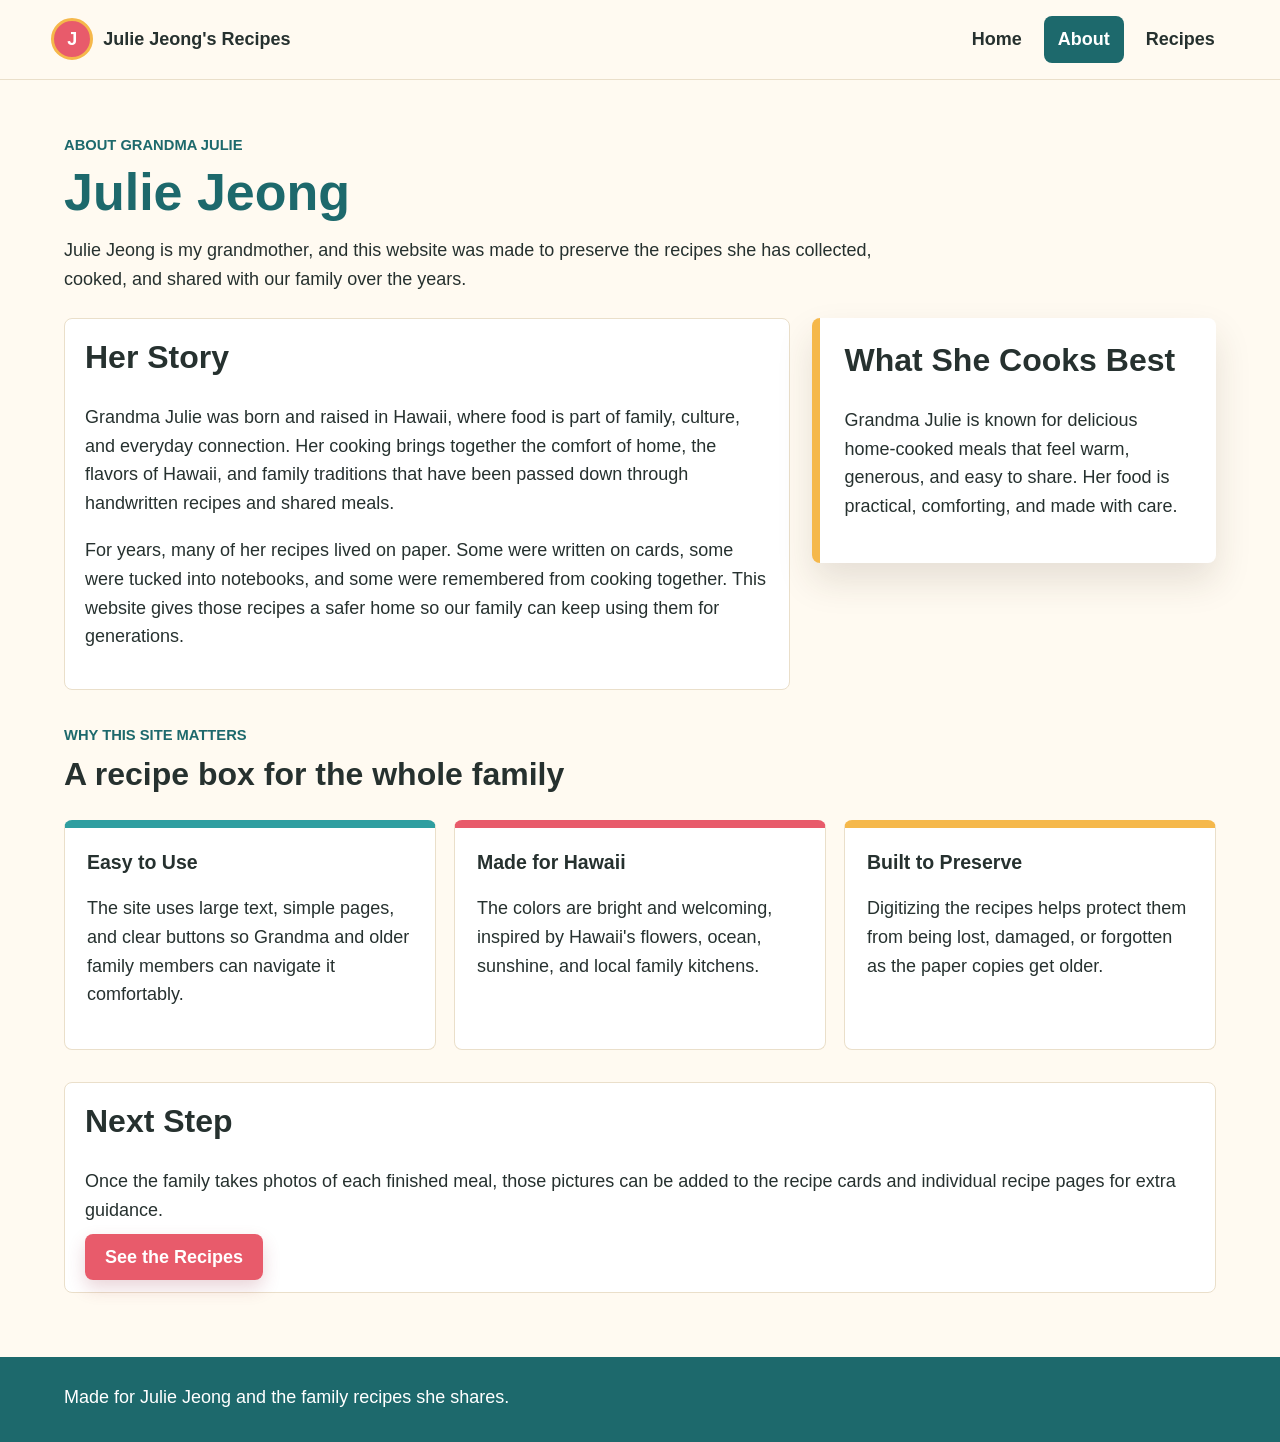
==== about.html @ 3a7f9869 "Create rough draft of website using AI to assist" ====
<!DOCTYPE html>
<html lang="en">
  <head>
    <meta charset="UTF-8" />
    <meta name="viewport" content="width=device-width, initial-scale=1.0" />
    <meta
      name="description"
      content="Learn about Julie Jeong, the grandmother behind this family recipe archive."
    />
    <title>About Julie | Julie Jeong's Recipes</title>
    <link rel="stylesheet" href="css/styles.css" />
  </head>
  <body>
    <header class="site-header">
      <a class="brand" href="index.html" aria-label="Julie Jeong's Recipe Archive home">
        <span class="brand-mark">J</span>
        <span>Julie Jeong's Recipes</span>
      </a>
      <nav aria-label="Main navigation">
        <a href="index.html">Home</a>
        <a href="about.html" aria-current="page">About</a>
        <a href="recipes.html">Recipes</a>
      </nav>
    </header>

    <main class="page-shell">
      <section class="page-title">
        <p class="eyebrow">About Grandma Julie</p>
        <h1>Julie Jeong</h1>
        <p>
          Julie Jeong is my grandmother, and this website was made to preserve the
          recipes she has collected, cooked, and shared with our family over the years.
        </p>
      </section>

      <section class="about-page-grid" aria-labelledby="story-title">
        <div class="content-panel">
          <h2 id="story-title">Her Story</h2>
          <p>
            Grandma Julie was born and raised in Hawaii, where food is part of family,
            culture, and everyday connection. Her cooking brings together the comfort
            of home, the flavors of Hawaii, and family traditions that have been passed
            down through handwritten recipes and shared meals.
          </p>
          <p>
            For years, many of her recipes lived on paper. Some were written on cards,
            some were tucked into notebooks, and some were remembered from cooking
            together. This website gives those recipes a safer home so our family can
            keep using them for generations.
          </p>
        </div>

        <aside class="about-note">
          <h2>What She Cooks Best</h2>
          <p>
            Grandma Julie is known for delicious home-cooked meals that feel warm,
            generous, and easy to share. Her food is practical, comforting, and made
            with care.
          </p>
        </aside>
      </section>

      <section class="values-section" aria-labelledby="values-title">
        <div class="section-heading">
          <p class="eyebrow">Why this site matters</p>
          <h2 id="values-title">A recipe box for the whole family</h2>
        </div>
        <div class="values-grid">
          <article>
            <h3>Easy to Use</h3>
            <p>
              The site uses large text, simple pages, and clear buttons so Grandma and
              older family members can navigate it comfortably.
            </p>
          </article>
          <article>
            <h3>Made for Hawaii</h3>
            <p>
              The colors are bright and welcoming, inspired by Hawaii's flowers,
              ocean, sunshine, and local family kitchens.
            </p>
          </article>
          <article>
            <h3>Built to Preserve</h3>
            <p>
              Digitizing the recipes helps protect them from being lost, damaged, or
              forgotten as the paper copies get older.
            </p>
          </article>
        </div>
      </section>

      <section class="content-panel next-step-panel">
        <h2>Next Step</h2>
        <p>
          Once the family takes photos of each finished meal, those pictures can be
          added to the recipe cards and individual recipe pages for extra guidance.
        </p>
        <a class="button primary" href="recipes.html">See the Recipes</a>
      </section>
    </main>

    <footer>
      <p>Made for Julie Jeong and the family recipes she shares.</p>
    </footer>
  </body>
</html>
---- css/styles.css ----
:root {
  color-scheme: light;
  --ink: #26312f;
  --muted: #5b6863;
  --paper: #fffaf1;
  --surface: #ffffff;
  --aqua: #2f9ea0;
  --aqua-dark: #1d696c;
  --hibiscus: #e85b6b;
  --mango: #f5b84b;
  --leaf: #5c9b68;
  --plumeria: #fff0b8;
  --line: #eadfca;
  --shadow: 0 18px 36px rgba(58, 47, 32, 0.13);
  --radius: 8px;
}

* {
  box-sizing: border-box;
}

html {
  scroll-behavior: smooth;
}

body {
  margin: 0;
  color: var(--ink);
  background: var(--paper);
  font-family: Arial, Helvetica, sans-serif;
  font-size: 18px;
  line-height: 1.6;
}

img {
  display: block;
  max-width: 100%;
}

a {
  color: inherit;
}

button,
input,
select {
  font: inherit;
}

.visually-hidden {
  position: absolute;
  width: 1px;
  height: 1px;
  padding: 0;
  margin: -1px;
  overflow: hidden;
  clip: rect(0, 0, 0, 0);
  white-space: nowrap;
  border: 0;
}

.site-header {
  position: sticky;
  top: 0;
  z-index: 10;
  display: flex;
  align-items: center;
  justify-content: space-between;
  gap: 20px;
  padding: 16px clamp(18px, 4vw, 56px);
  background: rgba(255, 250, 241, 0.96);
  border-bottom: 1px solid var(--line);
  backdrop-filter: blur(10px);
}

.brand {
  display: inline-flex;
  align-items: center;
  gap: 10px;
  color: var(--ink);
  font-weight: 800;
  text-decoration: none;
}

.brand-mark {
  display: inline-grid;
  width: 42px;
  height: 42px;
  place-items: center;
  color: #ffffff;
  background: var(--hibiscus);
  border: 3px solid var(--mango);
  border-radius: 50%;
}

nav {
  display: flex;
  align-items: center;
  gap: 8px;
  flex-wrap: wrap;
}

nav a {
  min-height: 44px;
  padding: 9px 14px;
  color: var(--ink);
  border-radius: var(--radius);
  text-decoration: none;
  font-weight: 700;
}

nav a:hover,
nav a:focus-visible,
nav a[aria-current="page"] {
  color: #ffffff;
  background: var(--aqua-dark);
  outline: none;
}

.hero {
  position: relative;
  min-height: 620px;
  display: grid;
  align-items: end;
  overflow: hidden;
  background: #24484b;
}

.hero img {
  position: absolute;
  inset: 0;
  width: 100%;
  height: 100%;
  object-fit: cover;
}

.hero::after {
  content: "";
  position: absolute;
  inset: 0;
  background:
    linear-gradient(90deg, rgba(15, 37, 39, 0.82), rgba(15, 37, 39, 0.36) 58%, rgba(15, 37, 39, 0.08)),
    linear-gradient(0deg, rgba(15, 37, 39, 0.34), transparent 45%);
}

.hero-text {
  position: relative;
  z-index: 1;
  width: min(760px, calc(100% - 36px));
  margin: 0 clamp(18px, 7vw, 90px) 54px;
  color: #ffffff;
}

.eyebrow {
  margin: 0 0 8px;
  color: var(--aqua-dark);
  font-size: 0.92rem;
  font-weight: 800;
  text-transform: uppercase;
}

.hero .eyebrow {
  color: var(--plumeria);
}

h1,
h2,
h3,
p {
  margin-top: 0;
}

h1 {
  max-width: 12ch;
  margin-bottom: 16px;
  font-size: 3.25rem;
  line-height: 1.05;
}

h2 {
  font-size: 2rem;
  line-height: 1.18;
}

h3 {
  font-size: 1.22rem;
  line-height: 1.25;
}

.hero p {
  max-width: 700px;
  font-size: 1.18rem;
}

.hero-actions,
.recipe-actions {
  display: flex;
  flex-wrap: wrap;
  gap: 12px;
  align-items: center;
}

.button,
button {
  min-height: 48px;
  padding: 11px 18px;
  border: 2px solid transparent;
  border-radius: var(--radius);
  cursor: pointer;
  font-weight: 800;
  text-decoration: none;
  transition: transform 160ms ease, box-shadow 160ms ease, background 160ms ease;
}

.button:hover,
button:hover {
  transform: translateY(-1px);
}

.primary,
form button {
  color: #ffffff;
  background: var(--hibiscus);
  box-shadow: 0 8px 18px rgba(150, 47, 63, 0.2);
}

.secondary {
  color: var(--ink);
  background: var(--plumeria);
}

.quick-search,
.about-section,
.featured-section,
.page-shell,
footer {
  padding-inline: clamp(18px, 5vw, 72px);
}

.quick-search {
  display: grid;
  grid-template-columns: minmax(0, 0.95fr) minmax(300px, 1.2fr);
  gap: 24px;
  align-items: center;
  padding-top: 34px;
  padding-bottom: 34px;
  background: #e2f4ef;
  border-block: 1px solid #c5e5dd;
}

.search-form,
.toolbar {
  display: flex;
  gap: 12px;
}

input,
select {
  min-height: 52px;
  width: 100%;
  padding: 12px 14px;
  color: var(--ink);
  background: #ffffff;
  border: 2px solid #c7d7d1;
  border-radius: var(--radius);
}

input:focus,
select:focus,
button:focus-visible,
.button:focus-visible {
  outline: 4px solid rgba(245, 184, 75, 0.58);
  outline-offset: 2px;
}

.about-section {
  display: grid;
  grid-template-columns: minmax(0, 1.4fr) minmax(260px, 0.7fr);
  gap: 34px;
  padding-top: 64px;
  padding-bottom: 64px;
  background: #fffaf1;
}

.about-note {
  align-self: start;
  padding: 24px;
  background: #ffffff;
  border-left: 8px solid var(--mango);
  border-radius: var(--radius);
  box-shadow: var(--shadow);
}

.about-page-grid {
  display: grid;
  grid-template-columns: minmax(0, 1.35fr) minmax(260px, 0.75fr);
  gap: 22px;
  margin-bottom: 28px;
}

.values-section {
  margin-top: 34px;
}

.values-grid {
  display: grid;
  grid-template-columns: repeat(3, 1fr);
  gap: 18px;
}

.values-grid article {
  padding: 22px;
  background: #ffffff;
  border: 1px solid var(--line);
  border-top: 8px solid var(--aqua);
  border-radius: var(--radius);
}

.values-grid article:nth-child(2) {
  border-top-color: var(--hibiscus);
}

.values-grid article:nth-child(3) {
  border-top-color: var(--mango);
}

.next-step-panel {
  margin-top: 32px;
}

.featured-section,
.page-shell {
  padding-top: 54px;
  padding-bottom: 64px;
}

.section-heading {
  margin-bottom: 22px;
}

.recipe-grid {
  display: grid;
  grid-template-columns: repeat(auto-fit, minmax(250px, 1fr));
  gap: 18px;
}

.recipe-card {
  display: flex;
  min-height: 100%;
  flex-direction: column;
  overflow: hidden;
  background: var(--surface);
  border: 1px solid var(--line);
  border-radius: var(--radius);
  box-shadow: 0 10px 24px rgba(57, 47, 34, 0.08);
}

.recipe-photo {
  min-height: 176px;
  display: grid;
  place-items: center;
  padding: 18px;
  color: #ffffff;
  background: linear-gradient(135deg, var(--aqua), var(--leaf));
  text-align: center;
  font-size: 1.35rem;
  font-weight: 900;
}

.recipe-photo[data-tone="hibiscus"] {
  background: linear-gradient(135deg, #e85b6b, #f5b84b);
}

.recipe-photo[data-tone="mango"] {
  color: #402b17;
  background: linear-gradient(135deg, #f5b84b, #ffe7a0);
}

.recipe-photo[data-tone="leaf"] {
  background: linear-gradient(135deg, #5c9b68, #2f9ea0);
}

.recipe-photo[data-tone="ocean"] {
  background: linear-gradient(135deg, #2f9ea0, #566bc2);
}

.recipe-card-body {
  display: flex;
  flex: 1;
  flex-direction: column;
  gap: 10px;
  padding: 18px;
}

.recipe-card h3 {
  margin-bottom: 0;
}

.recipe-card p {
  color: var(--muted);
}

.meta-row,
.tag-row {
  display: flex;
  flex-wrap: wrap;
  gap: 8px;
  margin: 0;
  padding: 0;
  list-style: none;
}

.meta-row li,
.tag-row li {
  padding: 5px 9px;
  background: #eef8f6;
  border-radius: 999px;
  color: var(--aqua-dark);
  font-size: 0.88rem;
  font-weight: 800;
}

.card-actions {
  display: flex;
  align-items: center;
  justify-content: space-between;
  gap: 10px;
  margin-top: auto;
}

.text-link {
  color: var(--aqua-dark);
  font-weight: 900;
}

.page-title {
  max-width: 850px;
  margin-bottom: 24px;
}

.page-title h1 {
  max-width: none;
  color: var(--aqua-dark);
}

.toolbar {
  max-width: 920px;
  margin-bottom: 14px;
}

.toolbar select {
  max-width: 220px;
}

.results-count {
  color: var(--muted);
  font-weight: 800;
}

.recipe-page {
  padding: 44px clamp(18px, 5vw, 72px) 68px;
}

.recipe-detail {
  display: grid;
  grid-template-columns: minmax(280px, 0.8fr) minmax(0, 1.2fr);
  gap: 32px;
  align-items: start;
}

.recipe-hero-card {
  position: sticky;
  top: 94px;
  overflow: hidden;
  background: #ffffff;
  border: 1px solid var(--line);
  border-radius: var(--radius);
  box-shadow: var(--shadow);
}

.recipe-hero-card .recipe-photo {
  min-height: 240px;
}

.recipe-hero-content {
  padding: 20px;
}

.recipe-content {
  display: grid;
  gap: 20px;
}

.info-strip {
  display: grid;
  grid-template-columns: repeat(3, 1fr);
  gap: 10px;
}

.info-strip div,
.content-panel {
  padding: 20px;
  background: #ffffff;
  border: 1px solid var(--line);
  border-radius: var(--radius);
}

.info-strip strong {
  display: block;
  color: var(--aqua-dark);
  font-size: 0.9rem;
}

.content-panel ul,
.content-panel ol {
  margin: 0;
  padding-left: 24px;
}

.content-panel li + li {
  margin-top: 8px;
}

.empty-state {
  max-width: 560px;
  padding: 28px;
  background: #ffffff;
  border: 1px solid var(--line);
  border-radius: var(--radius);
  box-shadow: var(--shadow);
}

footer {
  padding-top: 26px;
  padding-bottom: 30px;
  color: #ffffff;
  background: var(--aqua-dark);
}

footer p {
  margin: 0;
}

@media (max-width: 760px) {
  body {
    font-size: 17px;
  }

  .site-header {
    align-items: flex-start;
    flex-direction: column;
  }

  nav,
  nav a {
    width: 100%;
  }

  nav {
    display: grid;
    grid-template-columns: repeat(3, 1fr);
  }

  nav a {
    text-align: center;
  }

  .hero {
    min-height: 590px;
  }

  .hero::after {
    background: linear-gradient(0deg, rgba(15, 37, 39, 0.88), rgba(15, 37, 39, 0.28));
  }

  .hero-text {
    margin: 0 18px 34px;
  }

  h1 {
    font-size: 2.35rem;
  }

  h2 {
    font-size: 1.65rem;
  }

  .quick-search,
  .about-section,
  .about-page-grid,
  .values-grid,
  .recipe-detail,
  .info-strip {
    grid-template-columns: 1fr;
  }

  .search-form,
  .toolbar {
    flex-direction: column;
  }

  .toolbar select {
    max-width: none;
  }

  .recipe-hero-card {
    position: static;
  }
}

@media (max-width: 460px) {
  .brand {
    font-size: 0.98rem;
  }

  .brand-mark {
    width: 36px;
    height: 36px;
  }

  nav {
    grid-template-columns: 1fr;
  }

  .hero-actions,
  .card-actions,
  .recipe-actions {
    align-items: stretch;
    flex-direction: column;
  }

  .button,
  button {
    width: 100%;
    text-align: center;
  }
}
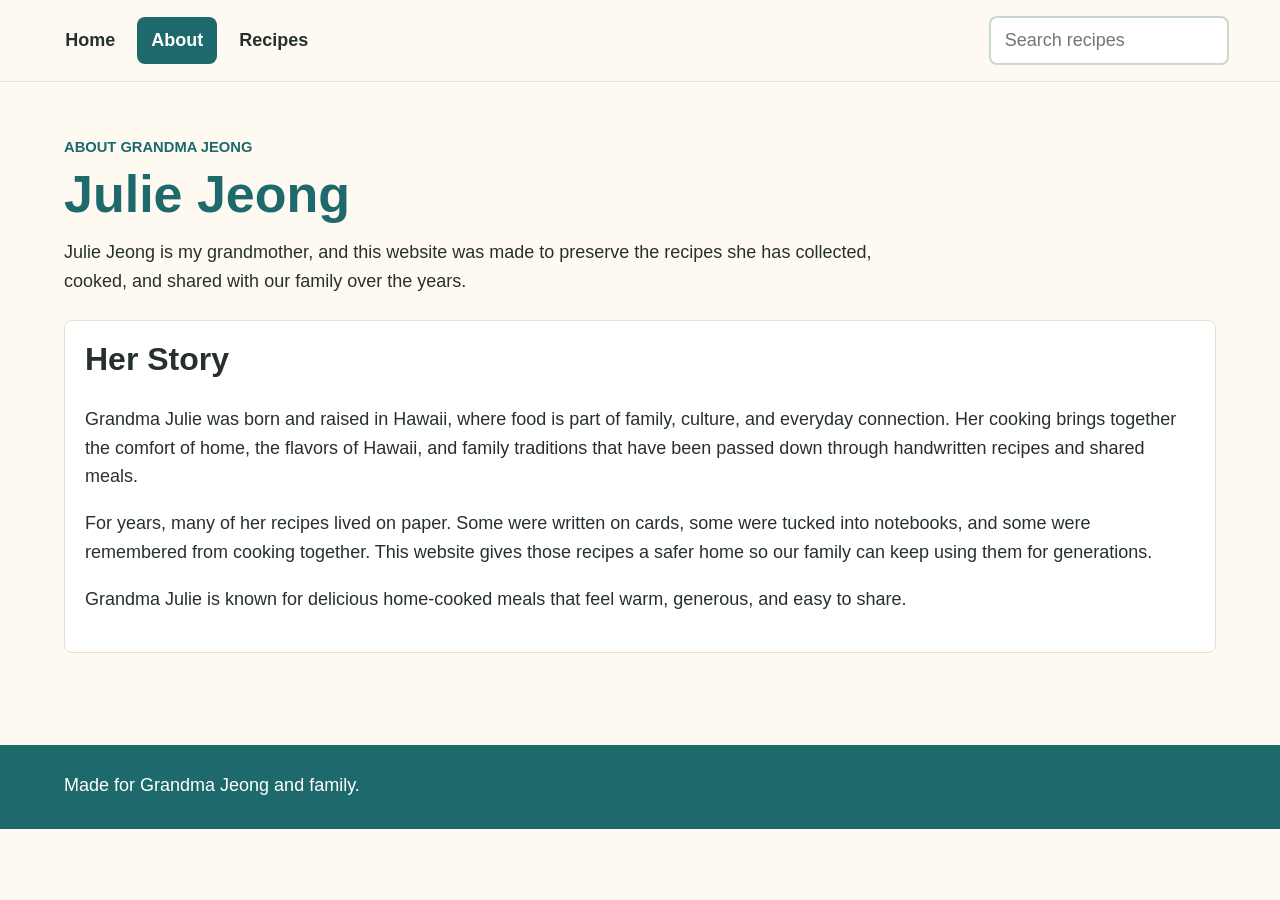
==== commit 4ca9e1d6: "Work on HTML pages" ====
--- a/about.html
+++ b/about.html
@@ -12,20 +12,20 @@
   </head>
   <body>
     <header class="site-header">
-      <a class="brand" href="index.html" aria-label="Julie Jeong's Recipe Archive home">
-        <span class="brand-mark">J</span>
-        <span>Julie Jeong's Recipes</span>
-      </a>
       <nav aria-label="Main navigation">
         <a href="index.html">Home</a>
         <a href="about.html" aria-current="page">About</a>
         <a href="recipes.html">Recipes</a>
       </nav>
+      <form class="header-search" action="recipes.html">
+        <label class="visually-hidden" for="header-search">Search recipes</label>
+        <input id="header-search" name="search" type="search" placeholder="Search recipes" />
+      </form>
     </header>
 
     <main class="page-shell">
       <section class="page-title">
-        <p class="eyebrow">About Grandma Julie</p>
+        <p class="eyebrow">About Grandma Jeong</p>
         <h1>Julie Jeong</h1>
         <p>
           Julie Jeong is my grandmother, and this website was made to preserve the
@@ -48,60 +48,16 @@
             together. This website gives those recipes a safer home so our family can
             keep using them for generations.
           </p>
-        </div>
-
-        <aside class="about-note">
-          <h2>What She Cooks Best</h2>
           <p>
             Grandma Julie is known for delicious home-cooked meals that feel warm,
-            generous, and easy to share. Her food is practical, comforting, and made
-            with care.
+            generous, and easy to share.
           </p>
-        </aside>
-      </section>
-
-      <section class="values-section" aria-labelledby="values-title">
-        <div class="section-heading">
-          <p class="eyebrow">Why this site matters</p>
-          <h2 id="values-title">A recipe box for the whole family</h2>
         </div>
-        <div class="values-grid">
-          <article>
-            <h3>Easy to Use</h3>
-            <p>
-              The site uses large text, simple pages, and clear buttons so Grandma and
-              older family members can navigate it comfortably.
-            </p>
-          </article>
-          <article>
-            <h3>Made for Hawaii</h3>
-            <p>
-              The colors are bright and welcoming, inspired by Hawaii's flowers,
-              ocean, sunshine, and local family kitchens.
-            </p>
-          </article>
-          <article>
-            <h3>Built to Preserve</h3>
-            <p>
-              Digitizing the recipes helps protect them from being lost, damaged, or
-              forgotten as the paper copies get older.
-            </p>
-          </article>
-        </div>
-      </section>
-
-      <section class="content-panel next-step-panel">
-        <h2>Next Step</h2>
-        <p>
-          Once the family takes photos of each finished meal, those pictures can be
-          added to the recipe cards and individual recipe pages for extra guidance.
-        </p>
-        <a class="button primary" href="recipes.html">See the Recipes</a>
       </section>
     </main>
 
     <footer>
-      <p>Made for Julie Jeong and the family recipes she shares.</p>
+      <p>Made for Grandma Jeong and family.</p>
     </footer>
   </body>
 </html>
--- a/css/styles.css
+++ b/css/styles.css
@@ -65,32 +65,12 @@
   z-index: 10;
   display: flex;
   align-items: center;
-  justify-content: space-between;
-  gap: 20px;
+  justify-content: flex-start;
+  gap: 12px;
   padding: 16px clamp(18px, 4vw, 56px);
   background: rgba(255, 250, 241, 0.96);
   border-bottom: 1px solid var(--line);
   backdrop-filter: blur(10px);
-}
-
-.brand {
-  display: inline-flex;
-  align-items: center;
-  gap: 10px;
-  color: var(--ink);
-  font-weight: 800;
-  text-decoration: none;
-}
-
-.brand-mark {
-  display: inline-grid;
-  width: 42px;
-  height: 42px;
-  place-items: center;
-  color: #ffffff;
-  background: var(--hibiscus);
-  border: 3px solid var(--mango);
-  border-radius: 50%;
 }
 
 nav {
@@ -117,11 +97,21 @@
   outline: none;
 }
 
+.header-search {
+  flex: 0 1 240px;
+  margin-left: auto;
+}
+
+.header-search input {
+  min-height: 44px;
+  padding-block: 8px;
+}
+
 .hero {
   position: relative;
-  min-height: 620px;
-  display: grid;
-  align-items: end;
+  min-height: 360px;
+  display: grid;
+  align-items: center;
   overflow: hidden;
   background: #24484b;
 }
@@ -146,8 +136,8 @@
 .hero-text {
   position: relative;
   z-index: 1;
-  width: min(760px, calc(100% - 36px));
-  margin: 0 clamp(18px, 7vw, 90px) 54px;
+  width: auto;
+  margin: 0 clamp(18px, 7vw, 90px);
   color: #ffffff;
 }
 
@@ -175,6 +165,10 @@
   margin-bottom: 16px;
   font-size: 3.25rem;
   line-height: 1.05;
+}
+
+.hero h1 {
+  max-width: none;
 }
 
 h2 {
@@ -283,18 +277,16 @@
 }
 
 .about-note {
-  align-self: start;
+  align-self: stretch;
   padding: 24px;
   background: #ffffff;
-  border-left: 8px solid var(--mango);
+  border: 1px solid var(--line);
   border-radius: var(--radius);
   box-shadow: var(--shadow);
 }
 
 .about-page-grid {
-  display: grid;
-  grid-template-columns: minmax(0, 1.35fr) minmax(260px, 0.75fr);
-  gap: 22px;
+  display: block;
   margin-bottom: 28px;
 }
 
@@ -332,6 +324,10 @@
 .page-shell {
   padding-top: 54px;
   padding-bottom: 64px;
+}
+
+.recipes-page {
+  padding-top: 32px;
 }
 
 .section-heading {
@@ -565,8 +561,12 @@
     text-align: center;
   }
 
+  .header-search {
+    width: 100%;
+  }
+
   .hero {
-    min-height: 590px;
+    min-height: 420px;
   }
 
   .hero::after {
@@ -609,15 +609,6 @@
 }
 
 @media (max-width: 460px) {
-  .brand {
-    font-size: 0.98rem;
-  }
-
-  .brand-mark {
-    width: 36px;
-    height: 36px;
-  }
-
   nav {
     grid-template-columns: 1fr;
   }
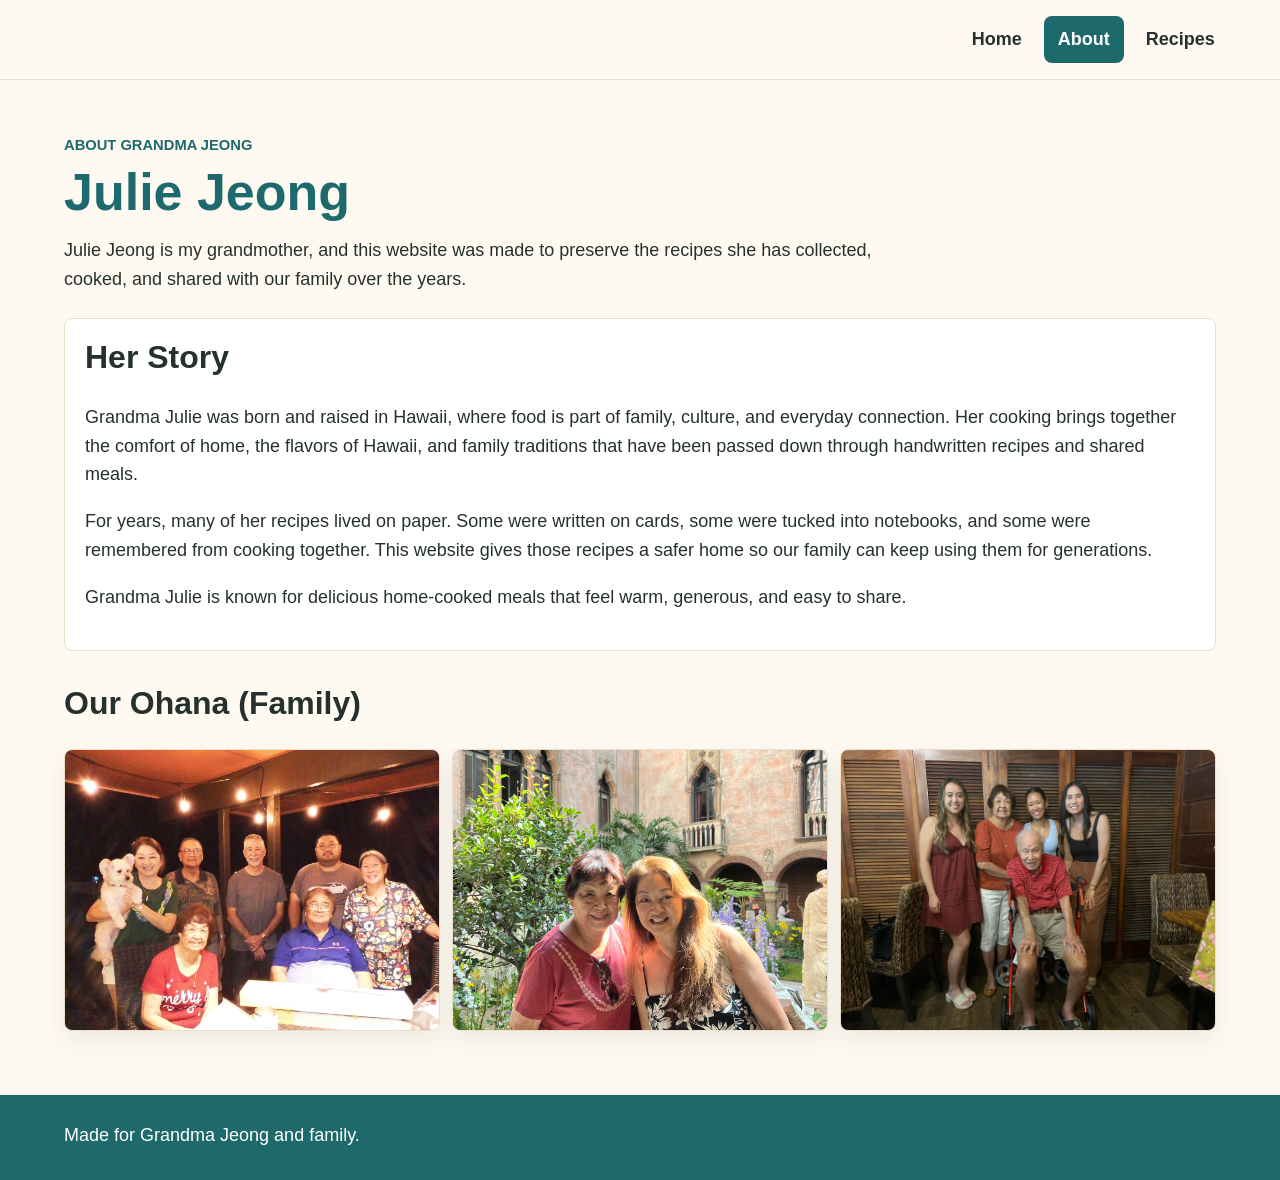
==== commit 9318c4c4: "Add photos to website" ====
--- a/about.html
+++ b/about.html
@@ -17,10 +17,6 @@
         <a href="about.html" aria-current="page">About</a>
         <a href="recipes.html">Recipes</a>
       </nav>
-      <form class="header-search" action="recipes.html">
-        <label class="visually-hidden" for="header-search">Search recipes</label>
-        <input id="header-search" name="search" type="search" placeholder="Search recipes" />
-      </form>
     </header>
 
     <main class="page-shell">
@@ -54,6 +50,37 @@
           </p>
         </div>
       </section>
+
+      <section class="about-photo-story" aria-labelledby="photo-story-title">
+        <div class="section-heading">
+          <h2 id="photo-story-title">Our Ohana (Family)</h2>
+        </div>
+        <div class="story-layout">
+          <figure class="story-feature">
+            <img
+              class="full-photo"
+              src="images/DSCF0008.jpg"
+              alt="Grandma Julie sharing a family moment"
+            />
+          </figure>
+          <div class="story-stack">
+            <figure>
+              <img
+                class="full-photo"
+                src="images/IMG_4936.png"
+                alt="Family gathered together for a special moment"
+              />
+            </figure>
+            <figure>
+              <img
+                class="full-photo"
+                src="images/IMG_0192.png"
+                alt="A family table and shared food memory"
+              />
+            </figure>
+          </div>
+        </div>
+      </section>
     </main>
 
     <footer>
--- a/css/styles.css
+++ b/css/styles.css
@@ -65,7 +65,7 @@
   z-index: 10;
   display: flex;
   align-items: center;
-  justify-content: flex-start;
+  justify-content: flex-end;
   gap: 12px;
   padding: 16px clamp(18px, 4vw, 56px);
   background: rgba(255, 250, 241, 0.96);
@@ -97,19 +97,9 @@
   outline: none;
 }
 
-.header-search {
-  flex: 0 1 240px;
-  margin-left: auto;
-}
-
-.header-search input {
-  min-height: 44px;
-  padding-block: 8px;
-}
-
 .hero {
   position: relative;
-  min-height: 360px;
+  min-height: 520px;
   display: grid;
   align-items: center;
   overflow: hidden;
@@ -122,6 +112,7 @@
   width: 100%;
   height: 100%;
   object-fit: cover;
+  object-position: center 42%;
 }
 
 .hero::after {
@@ -129,8 +120,8 @@
   position: absolute;
   inset: 0;
   background:
-    linear-gradient(90deg, rgba(15, 37, 39, 0.82), rgba(15, 37, 39, 0.36) 58%, rgba(15, 37, 39, 0.08)),
-    linear-gradient(0deg, rgba(15, 37, 39, 0.34), transparent 45%);
+    linear-gradient(90deg, rgba(15, 37, 39, 0.72), rgba(15, 37, 39, 0.28) 58%, rgba(15, 37, 39, 0.06)),
+    linear-gradient(0deg, rgba(15, 37, 39, 0.24), transparent 45%);
 }
 
 .hero-text {
@@ -290,6 +281,50 @@
   margin-bottom: 28px;
 }
 
+.about-photo-story {
+  margin-top: 34px;
+}
+
+.story-layout {
+  display: grid;
+  grid-template-columns: repeat(3, minmax(0, 1fr));
+  gap: 12px;
+  align-items: start;
+}
+
+.story-layout figure {
+  aspect-ratio: 4 / 3;
+  min-width: 0;
+  margin: 0;
+  overflow: hidden;
+  background: #ffffff;
+  border: 1px solid var(--line);
+  border-radius: var(--radius);
+  box-shadow: 0 10px 24px rgba(57, 47, 34, 0.08);
+}
+
+.story-layout img {
+  display: block;
+  width: 100%;
+  height: 100%;
+  object-fit: cover;
+}
+
+.story-layout img.portrait-photo {
+  object-position: center bottom;
+}
+
+.story-stack {
+  display: contents;
+}
+
+.story-layout figcaption {
+  padding: 16px 18px 18px;
+  color: var(--muted);
+  font-size: 0.96rem;
+  line-height: 1.5;
+}
+
 .values-section {
   margin-top: 34px;
 }
@@ -545,6 +580,7 @@
   .site-header {
     align-items: flex-start;
     flex-direction: column;
+    justify-content: flex-start;
   }
 
   nav,
@@ -561,12 +597,8 @@
     text-align: center;
   }
 
-  .header-search {
-    width: 100%;
-  }
-
   .hero {
-    min-height: 420px;
+    min-height: 500px;
   }
 
   .hero::after {
@@ -588,10 +620,16 @@
   .quick-search,
   .about-section,
   .about-page-grid,
+  .story-layout,
   .values-grid,
   .recipe-detail,
   .info-strip {
     grid-template-columns: 1fr;
+  }
+
+  .story-feature,
+  .story-stack figure {
+    grid-template-rows: auto auto;
   }
 
   .search-form,
